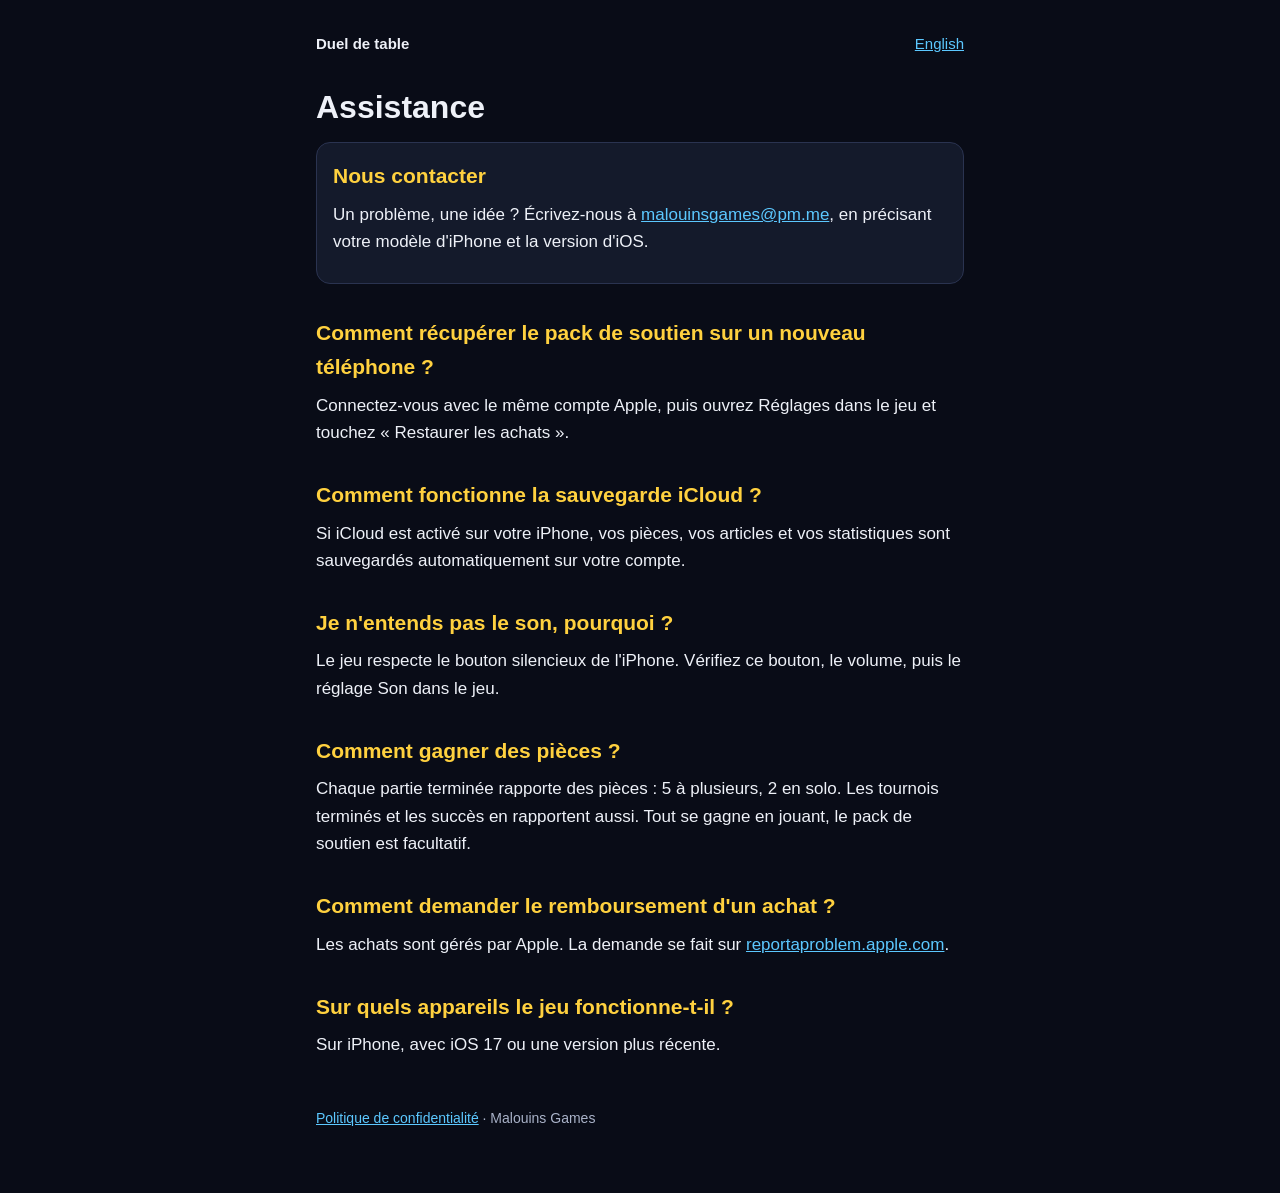
==== assistance.html @ 52fb7bf1 "Add files via upload" ====
<!doctype html>
<html lang="fr">
<head>
<meta charset="utf-8">
<meta name="viewport" content="width=device-width, initial-scale=1">
<title>Assistance – Duel de table</title>
<link rel="stylesheet" href="style.css">
</head>
<body>
<main>
<nav><a class="brand" href="index.html">Duel de table</a><a href="support.html">English</a></nav>
<h1>Assistance</h1>

<div class="card">
<h2>Nous contacter</h2>
<p>Un problème, une idée&nbsp;? Écrivez-nous à <a href="mailto:malouinsgames@pm.me">malouinsgames@pm.me</a>, en précisant votre modèle d'iPhone et la version d'iOS.</p>
</div>

<h2>Comment récupérer le pack de soutien sur un nouveau téléphone&nbsp;?</h2>
<p>Connectez-vous avec le même compte Apple, puis ouvrez Réglages dans le jeu et touchez «&nbsp;Restaurer les achats&nbsp;».</p>

<h2>Comment fonctionne la sauvegarde iCloud&nbsp;?</h2>
<p>Si iCloud est activé sur votre iPhone, vos pièces, vos articles et vos statistiques sont sauvegardés automatiquement sur votre compte.</p>

<h2>Je n'entends pas le son, pourquoi&nbsp;?</h2>
<p>Le jeu respecte le bouton silencieux de l'iPhone. Vérifiez ce bouton, le volume, puis le réglage Son dans le jeu.</p>

<h2>Comment gagner des pièces&nbsp;?</h2>
<p>Chaque partie terminée rapporte des pièces&nbsp;: 5 à plusieurs, 2 en solo. Les tournois terminés et les succès en rapportent aussi. Tout se gagne en jouant, le pack de soutien est facultatif.</p>

<h2>Comment demander le remboursement d'un achat&nbsp;?</h2>
<p>Les achats sont gérés par Apple. La demande se fait sur <a href="https://reportaproblem.apple.com">reportaproblem.apple.com</a>.</p>

<h2>Sur quels appareils le jeu fonctionne-t-il&nbsp;?</h2>
<p>Sur iPhone, avec iOS 17 ou une version plus récente.</p>

<footer><a href="confidentialite.html">Politique de confidentialité</a> · Malouins Games</footer>
</main>
</body>
</html>
---- style.css ----
:root { --bg: #090c17; --panel: #141a2b; --line: #2a3350; --text: #eef1f8; --muted: #a9b2c8; --accent: #ffd13f; --link: #5cc8ff; }
* { box-sizing: border-box; }
body { margin: 0; background: var(--bg); color: var(--text); font: 17px/1.6 -apple-system, BlinkMacSystemFont, "Segoe UI", Roboto, sans-serif; }
main { max-width: 680px; margin: 0 auto; padding: 32px 16px 64px; }
nav { display: flex; justify-content: space-between; align-items: center; gap: 12px; font-size: 15px; margin-bottom: 32px; }
h1 { font-size: 32px; line-height: 1.2; margin: 0 0 8px; }
h2 { font-size: 21px; margin: 32px 0 8px; color: var(--accent); }
p, ul { margin: 0 0 12px; }
ul { padding-left: 22px; }
a { color: var(--link); }
.brand { font-weight: 700; color: var(--text); text-decoration: none; }
.muted { color: var(--muted); font-size: 15px; }
.card { background: var(--panel); border: 1px solid var(--line); border-radius: 14px; padding: 16px; margin: 16px 0; }
.card h2 { margin-top: 0; }
.links a { display: block; padding: 14px 16px; margin: 10px 0; background: var(--panel); border: 1px solid var(--line); border-radius: 14px; text-decoration: none; color: var(--text); font-weight: 600; }
footer { margin-top: 48px; color: var(--muted); font-size: 14px; }
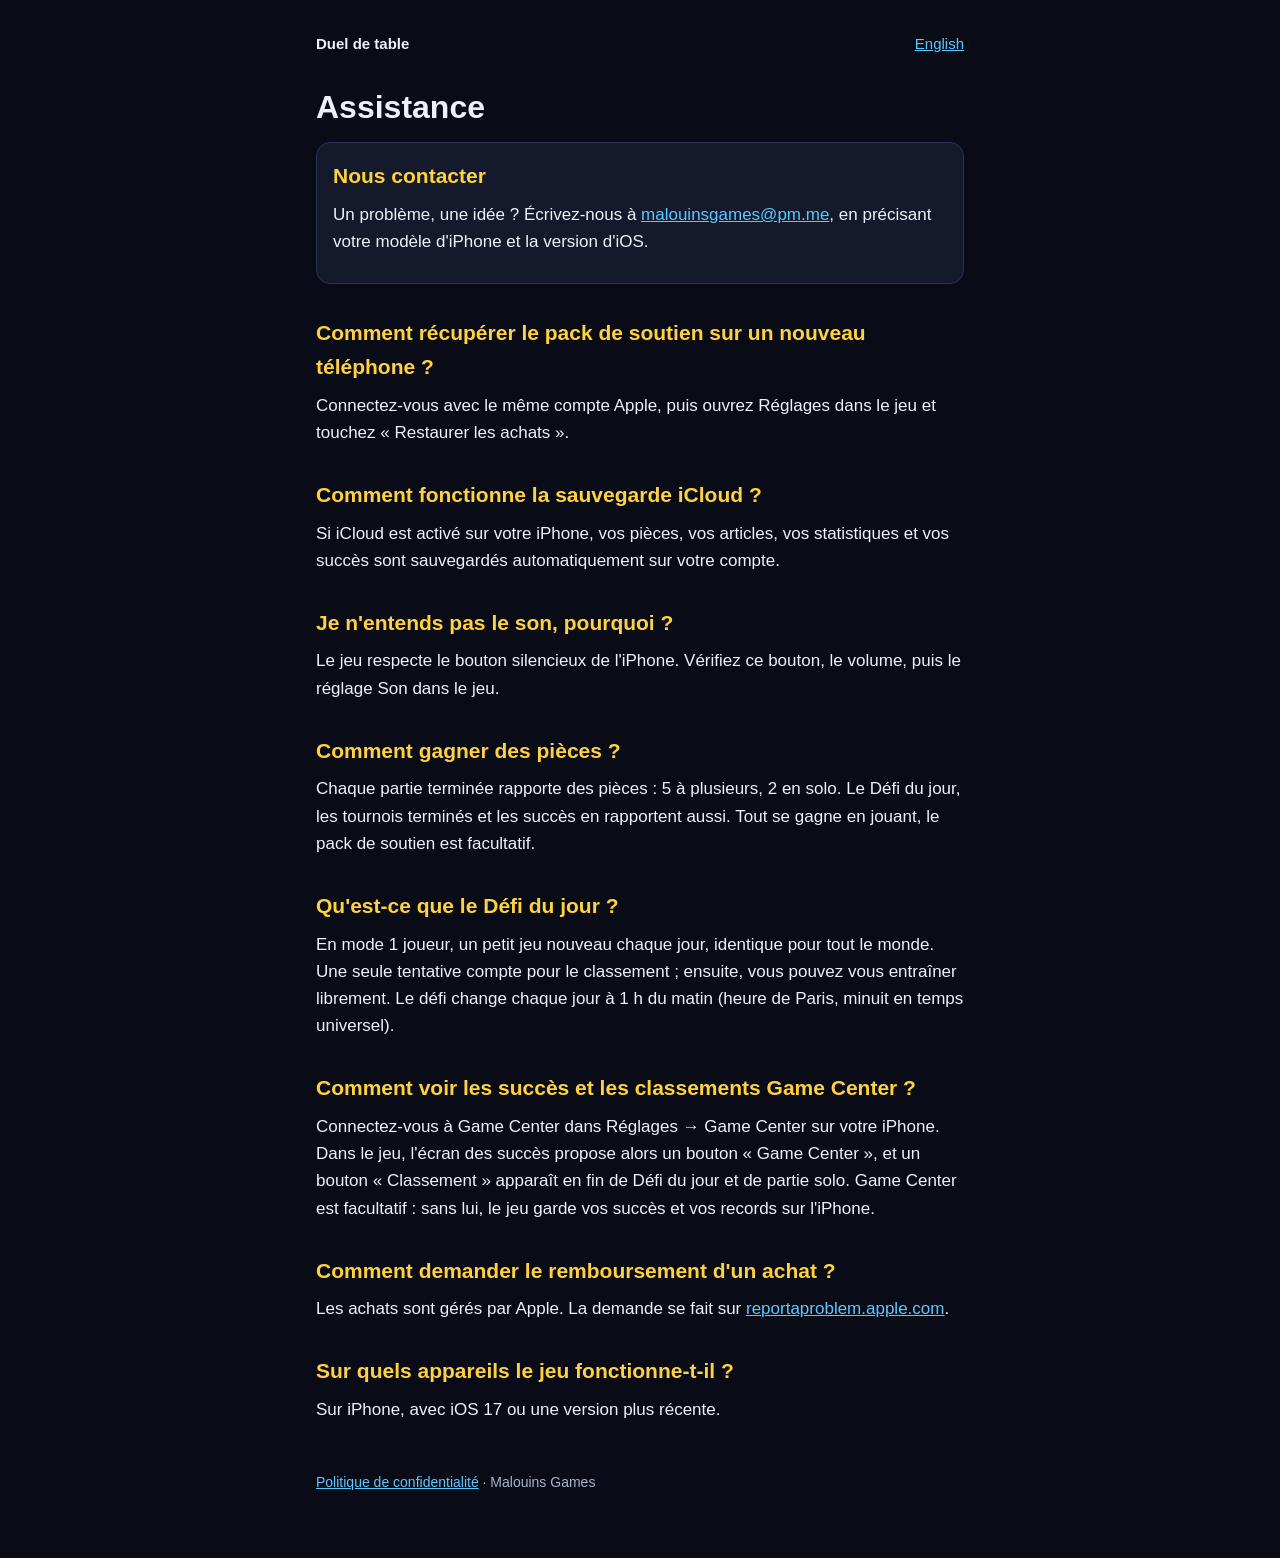
==== commit 37c3e5cd: "Add files via upload" ====
--- a/assistance.html
+++ b/assistance.html
@@ -20,13 +20,19 @@
 <p>Connectez-vous avec le même compte Apple, puis ouvrez Réglages dans le jeu et touchez «&nbsp;Restaurer les achats&nbsp;».</p>
 
 <h2>Comment fonctionne la sauvegarde iCloud&nbsp;?</h2>
-<p>Si iCloud est activé sur votre iPhone, vos pièces, vos articles et vos statistiques sont sauvegardés automatiquement sur votre compte.</p>
+<p>Si iCloud est activé sur votre iPhone, vos pièces, vos articles, vos statistiques et vos succès sont sauvegardés automatiquement sur votre compte.</p>
 
 <h2>Je n'entends pas le son, pourquoi&nbsp;?</h2>
 <p>Le jeu respecte le bouton silencieux de l'iPhone. Vérifiez ce bouton, le volume, puis le réglage Son dans le jeu.</p>
 
 <h2>Comment gagner des pièces&nbsp;?</h2>
-<p>Chaque partie terminée rapporte des pièces&nbsp;: 5 à plusieurs, 2 en solo. Les tournois terminés et les succès en rapportent aussi. Tout se gagne en jouant, le pack de soutien est facultatif.</p>
+<p>Chaque partie terminée rapporte des pièces&nbsp;: 5 à plusieurs, 2 en solo. Le Défi du jour, les tournois terminés et les succès en rapportent aussi. Tout se gagne en jouant, le pack de soutien est facultatif.</p>
+
+<h2>Qu'est-ce que le Défi du jour&nbsp;?</h2>
+<p>En mode 1 joueur, un petit jeu nouveau chaque jour, identique pour tout le monde. Une seule tentative compte pour le classement&nbsp;; ensuite, vous pouvez vous entraîner librement. Le défi change chaque jour à 1&nbsp;h du matin (heure de Paris, minuit en temps universel).</p>
+
+<h2>Comment voir les succès et les classements Game Center&nbsp;?</h2>
+<p>Connectez-vous à Game Center dans Réglages → Game Center sur votre iPhone. Dans le jeu, l'écran des succès propose alors un bouton «&nbsp;Game Center&nbsp;», et un bouton «&nbsp;Classement&nbsp;» apparaît en fin de Défi du jour et de partie solo. Game Center est facultatif&nbsp;: sans lui, le jeu garde vos succès et vos records sur l'iPhone.</p>
 
 <h2>Comment demander le remboursement d'un achat&nbsp;?</h2>
 <p>Les achats sont gérés par Apple. La demande se fait sur <a href="https://reportaproblem.apple.com">reportaproblem.apple.com</a>.</p>
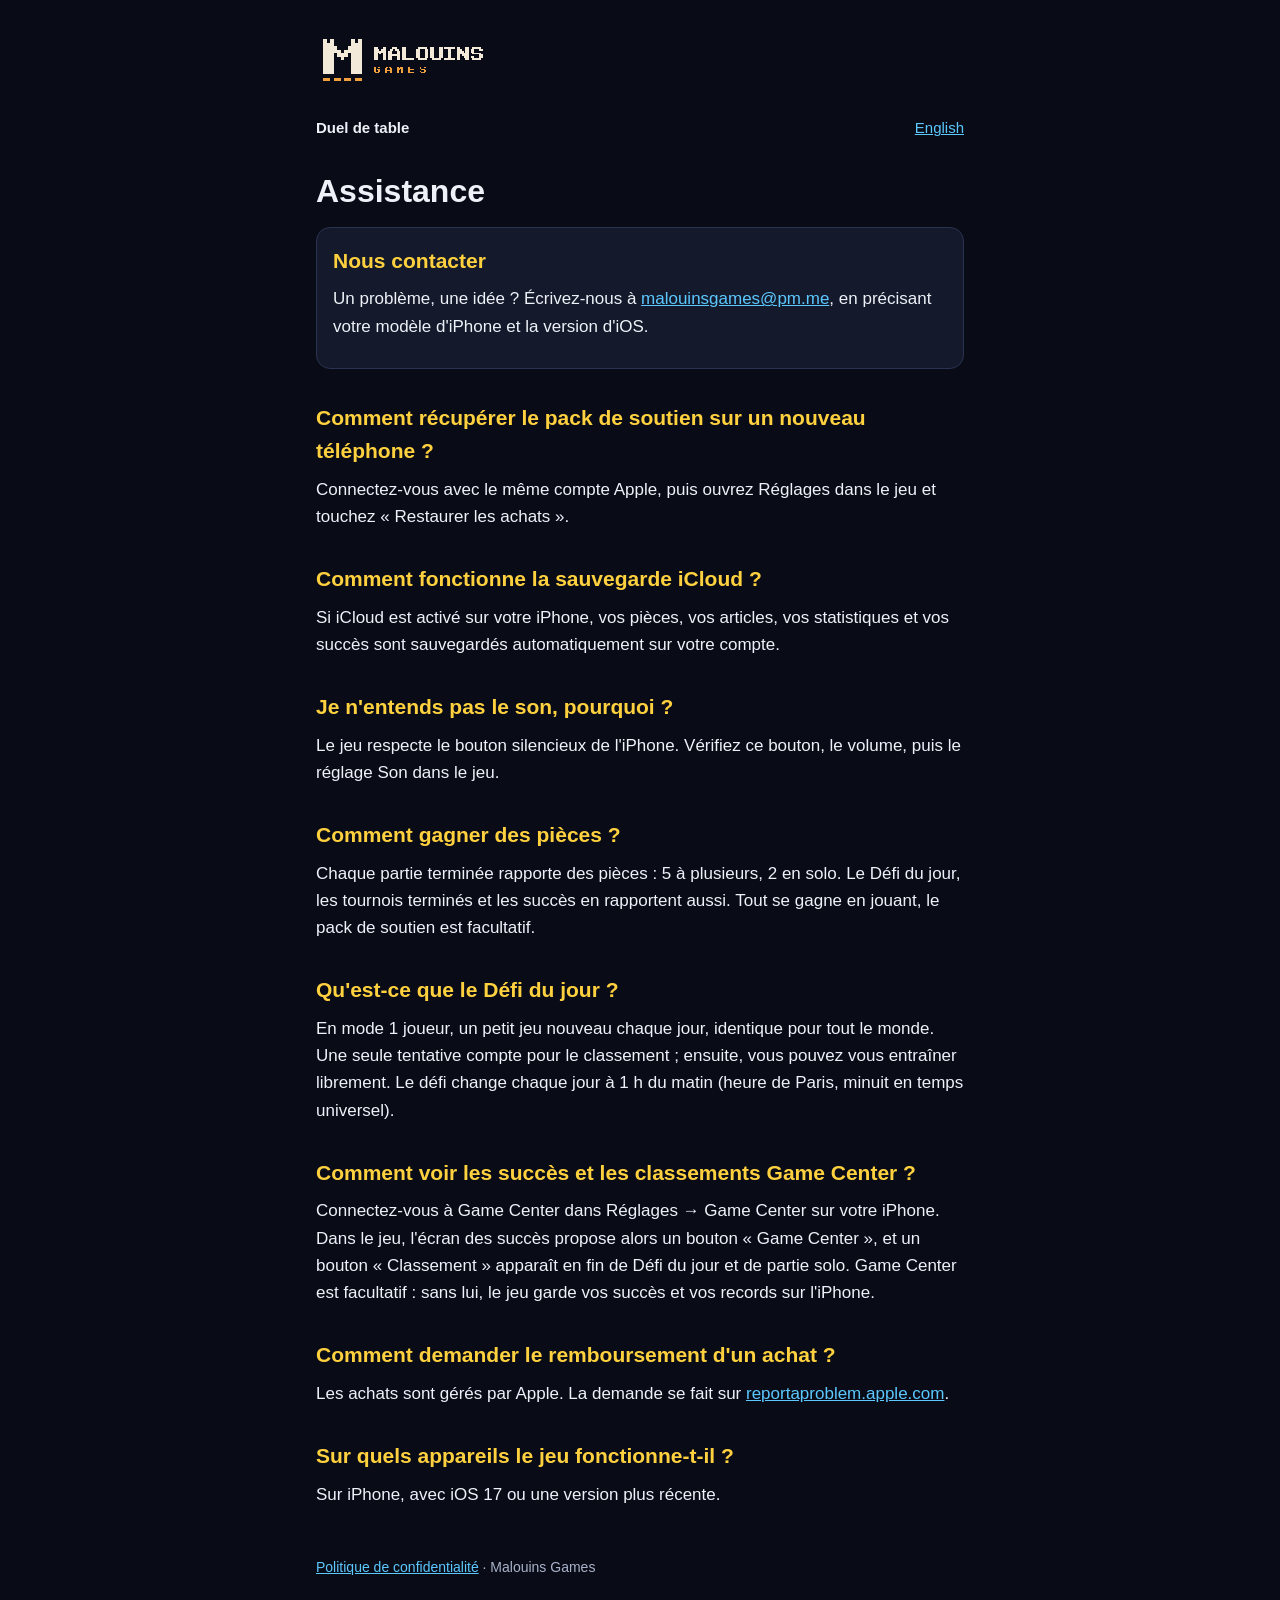
==== commit 50d09b50: "Add files via upload" ====
--- a/assistance.html
+++ b/assistance.html
@@ -5,9 +5,12 @@
 <meta name="viewport" content="width=device-width, initial-scale=1">
 <title>Assistance – Duel de table</title>
 <link rel="stylesheet" href="style.css">
+<link rel="icon" type="image/png" href="favicon.png">
+<link rel="apple-touch-icon" href="apple-touch-icon.png">
 </head>
 <body>
 <main>
+<a class="logo" href="index.html"><img src="logo-malouins-games.svg" alt="Malouins Games" width="174" height="56"></a>
 <nav><a class="brand" href="index.html">Duel de table</a><a href="support.html">English</a></nav>
 <h1>Assistance</h1>
 
--- a/style.css
+++ b/style.css
@@ -14,3 +14,5 @@
 .card h2 { margin-top: 0; }
 .links a { display: block; padding: 14px 16px; margin: 10px 0; background: var(--panel); border: 1px solid var(--line); border-radius: 14px; text-decoration: none; color: var(--text); font-weight: 600; }
 footer { margin-top: 48px; color: var(--muted); font-size: 14px; }
+.logo { display: inline-block; margin-bottom: 20px; }
+.logo img { display: block; max-width: 100%; height: auto; }
